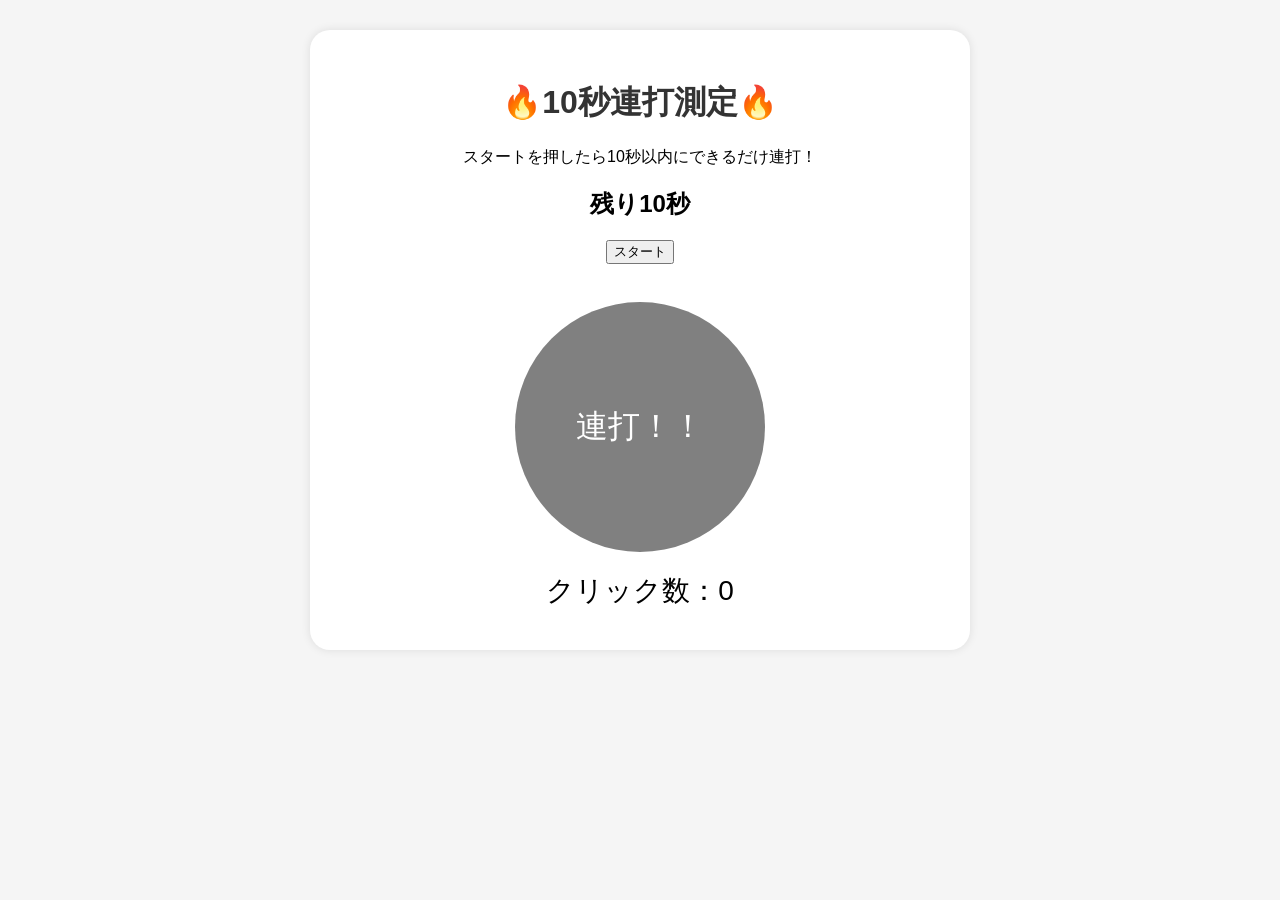
==== click-game/index.html @ 44279f1d "Update index.html" ====
<!DOCTYPE html>
<html lang="ja">
<head>
<meta charset="UTF-8">
<meta name="viewport" content="width=device-width, initial-scale=1.0">
<title>連打測定サイト</title>

<style>
body{
    font-family:sans-serif;
    text-align:center;
    background:#f5f5f5;
    margin:0;
    padding:30px;
}

h1{
    color:#333;
}

#clickBtn{
    width:250px;
    height:250px;
    font-size:32px;
    border:none;
    border-radius:50%;
    background:#ff7043;
    color:white;
    cursor:pointer;
    margin-top:20px;
}

#clickBtn:hover{
    background:#ff5722;
}

#clickBtn:disabled{
    background:gray;
}

#result{
    font-size:28px;
    margin-top:20px;
}

#title{
    font-size:22px;
    color:#2196f3;
    margin-top:10px;
}

.box{
    background:white;
    max-width:600px;
    margin:auto;
    padding:30px;
    border-radius:20px;
    box-shadow:0 0 10px rgba(0,0,0,0.1);
}
</style>
</head>

<body>

<div class="box">

<h1>🔥10秒連打測定🔥</h1>

<p>
スタートを押したら10秒以内にできるだけ連打！
</p>

<h2 id="timer">残り10秒</h2>

<button onclick="startGame()">
スタート
</button>

<br><br>

<button id="clickBtn" disabled>
連打！！
</button>

<div id="result">
クリック数：0
</div>

<div id="title"></div>

</div>

<script>

let count = 0;
let time = 10;
let playing = false;
let interval;

const btn = document.getElementById("clickBtn");

btn.addEventListener("click",function(){

    if(!playing) return;

    count++;

    document.getElementById("result").innerHTML =
    "クリック数：" + count;

});

function startGame(){

    count = 0;
    time = 10;
    playing = true;

    btn.disabled = false;

    document.getElementById("result").innerHTML =
    "クリック数：0";

    document.getElementById("title").innerHTML = "";

    document.getElementById("timer").innerHTML =
    "残り10秒";

    clearInterval(interval);

    interval = setInterval(function(){

        time--;

        document.getElementById("timer").innerHTML =
        "残り" + time + "秒";

        if(time <= 0){

            clearInterval(interval);

            playing = false;

            btn.disabled = true;

            let rank = "";

            if(count >= 200){
                rank = "👑神";
            }
            else if(count >= 150){
                rank = "🔥達人";
            }
            else if(count >= 100){
                rank = "⭐上級者";
            }
            else if(count >= 50){
                rank = "👍中級者";
            }
            else{
                rank = "🌱初心者";
            }

            let cps = (count / 10).toFixed(1);

            document.getElementById("result").innerHTML =
            "結果：<br>" +
            count + "回<br>" +
            cps + " CPS";

            document.getElementById("title").innerHTML =
            "称号：" + rank;
        }

    },1000);

}

</script>

</body>
</html>
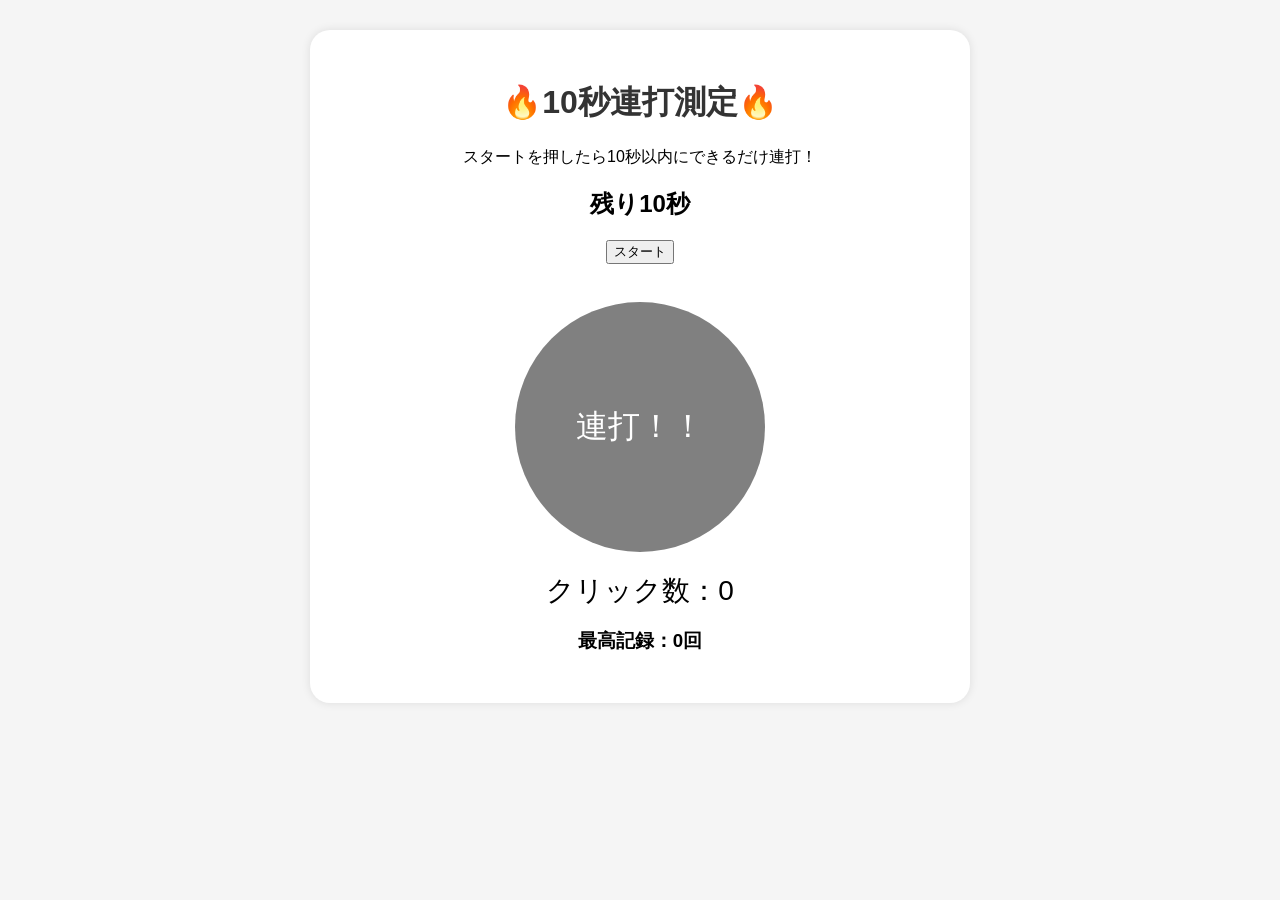
==== commit 2da5c2dd: "Update index.html" ====
--- a/click-game/index.html
+++ b/click-game/index.html
@@ -87,11 +87,22 @@
 </div>
 
 <div id="title"></div>
-
+<h3 id="bestScore">
+最高記録：0回
+</h3>
 </div>
 
 <script>
-
+let best = localStorage.getItem("bestScore");
+
+if(best == null){
+    best = 0;
+}
+
+document.addEventListener("DOMContentLoaded", function(){
+    document.getElementById("bestScore").innerHTML =
+    "最高記録：" + best + "回";
+});
 let count = 0;
 let time = 10;
 let playing = false;
@@ -170,6 +181,21 @@
 
             document.getElementById("title").innerHTML =
             "称号：" + rank;
+            if(count > best){
+
+    best = count;
+
+    localStorage.setItem(
+        "bestScore",
+        best
+    );
+
+    document.getElementById("title").innerHTML +=
+    "<br>🎉新記録！";
+}
+
+document.getElementById("bestScore").innerHTML =
+"最高記録：" + best + "回";
         }
 
     },1000);
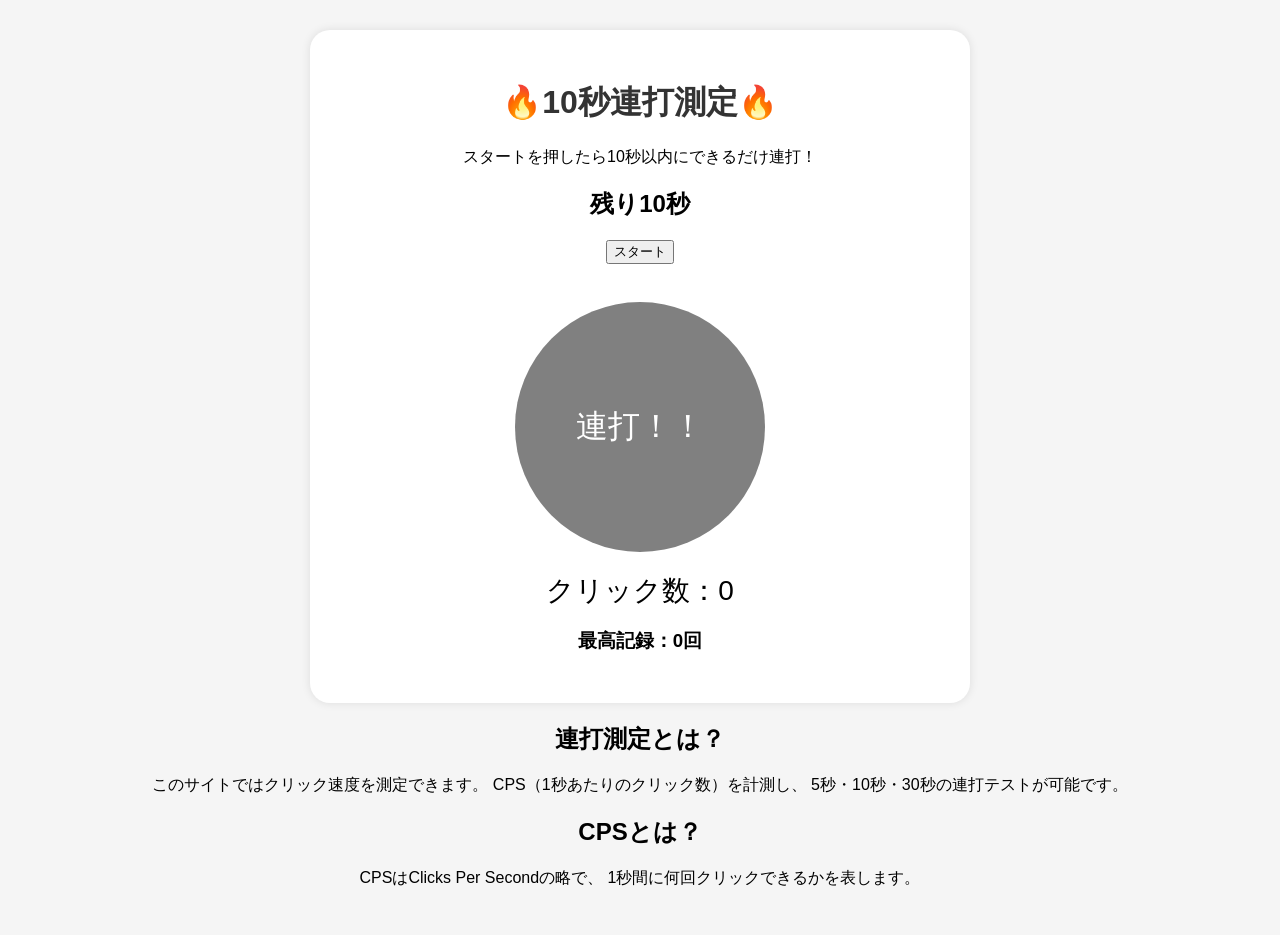
==== commit 10c5e927: "Update index.html" ====
--- a/click-game/index.html
+++ b/click-game/index.html
@@ -3,7 +3,9 @@
 <head>
 <meta charset="UTF-8">
 <meta name="viewport" content="width=device-width, initial-scale=1.0">
-<title>連打測定サイト</title>
+<title>10秒連打測定｜CPS計測・クリック速度テスト</title>
+<meta name="description"
+content="無料の連打測定サイト。5秒・10秒・30秒モードでCPSを計測。クリック速度テストや連打練習ができます。">
 
 <style>
 body{
@@ -107,6 +109,7 @@
 let time = 10;
 let playing = false;
 let interval;
+let timeMode = 10;
 
 const btn = document.getElementById("clickBtn");
 
@@ -123,9 +126,14 @@
 
 function startGame(){
 
-    count = 0;
-    time = 10;
-    playing = true;
+    timeMode =
+parseInt(
+document.getElementById("mode").value
+);
+
+count = 0;
+time = timeMode;
+playing = true;
 
     btn.disabled = false;
 
@@ -135,7 +143,7 @@
     document.getElementById("title").innerHTML = "";
 
     document.getElementById("timer").innerHTML =
-    "残り10秒";
+"残り" + time + "秒";
 
     clearInterval(interval);
 
@@ -172,7 +180,7 @@
                 rank = "🌱初心者";
             }
 
-            let cps = (count / 10).toFixed(1);
+            let cps = (count / timeMode).toFixed(1);
 
             document.getElementById("result").innerHTML =
             "結果：<br>" +
@@ -203,6 +211,20 @@
 }
 
 </script>
+<h2>連打測定とは？</h2>
+
+<p>
+このサイトではクリック速度を測定できます。
+CPS（1秒あたりのクリック数）を計測し、
+5秒・10秒・30秒の連打テストが可能です。
+</p>
+
+<h2>CPSとは？</h2>
+
+<p>
+CPSはClicks Per Secondの略で、
+1秒間に何回クリックできるかを表します。
+</p>
 
 </body>
 </html>
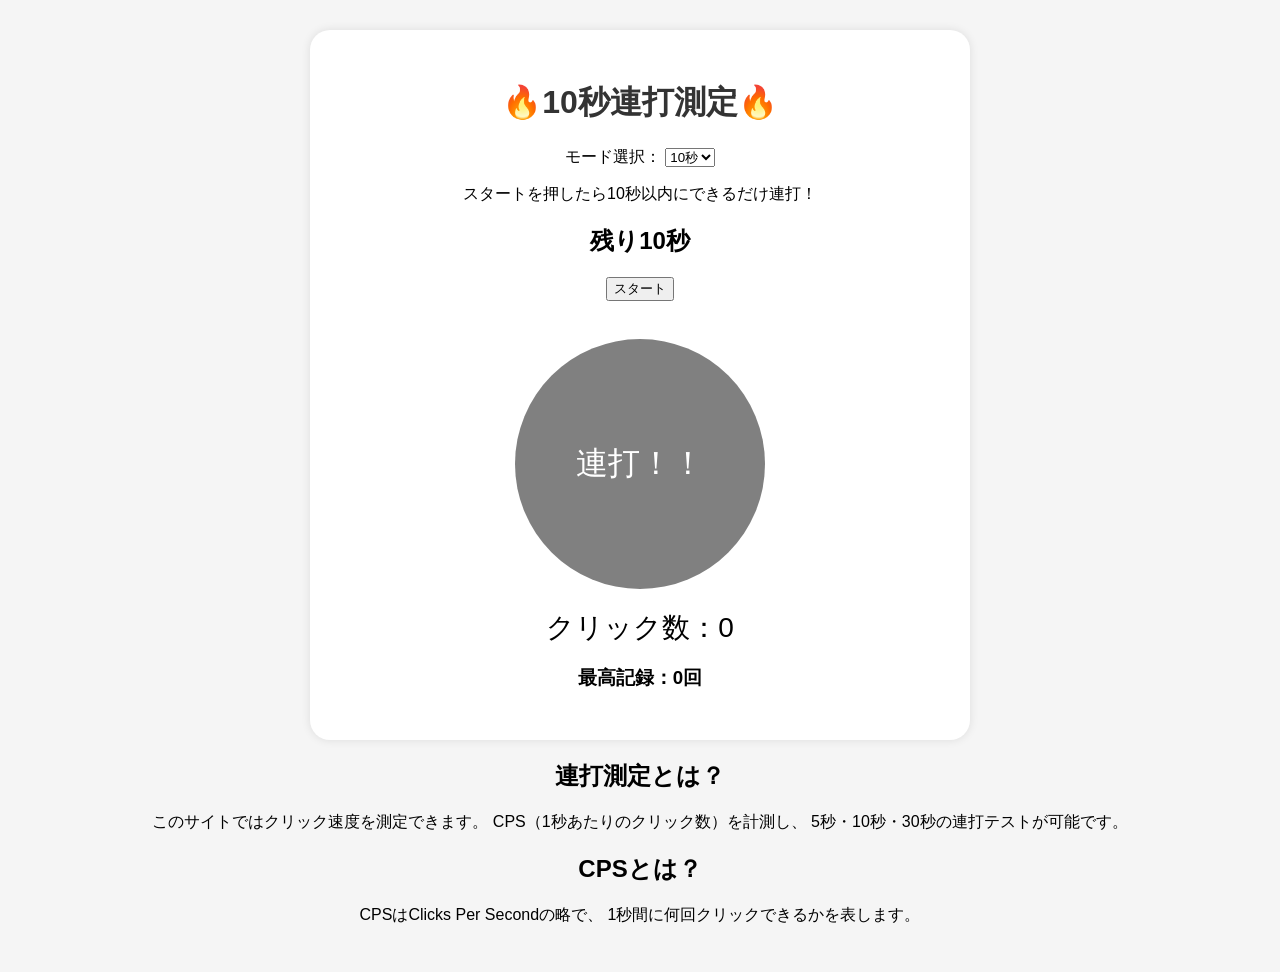
==== commit c753d8ed: "Update index.html" ====
--- a/click-game/index.html
+++ b/click-game/index.html
@@ -3,9 +3,11 @@
 <head>
 <meta charset="UTF-8">
 <meta name="viewport" content="width=device-width, initial-scale=1.0">
-<title>10秒連打測定｜CPS計測・クリック速度テスト</title>
+<title><title>CPS測定・連打テスト｜5秒・10秒・30秒対応の無料連打サイト</title></title>
 <meta name="description"
 content="無料の連打測定サイト。5秒・10秒・30秒モードでCPSを計測。クリック速度テストや連打練習ができます。">
+<meta name="keywords"
+content="連打測定,CPS測定,クリック速度テスト,連打ゲーム,クリックゲーム,CPSテスト">
 
 <style>
 body{
@@ -67,6 +69,14 @@
 <div class="box">
 
 <h1>🔥10秒連打測定🔥</h1>
+<p>
+モード選択：
+<select id="mode">
+    <option value="5">5秒</option>
+    <option value="10" selected>10秒</option>
+    <option value="30">30秒</option>
+</select>
+</p>
 
 <p>
 スタートを押したら10秒以内にできるだけ連打！
